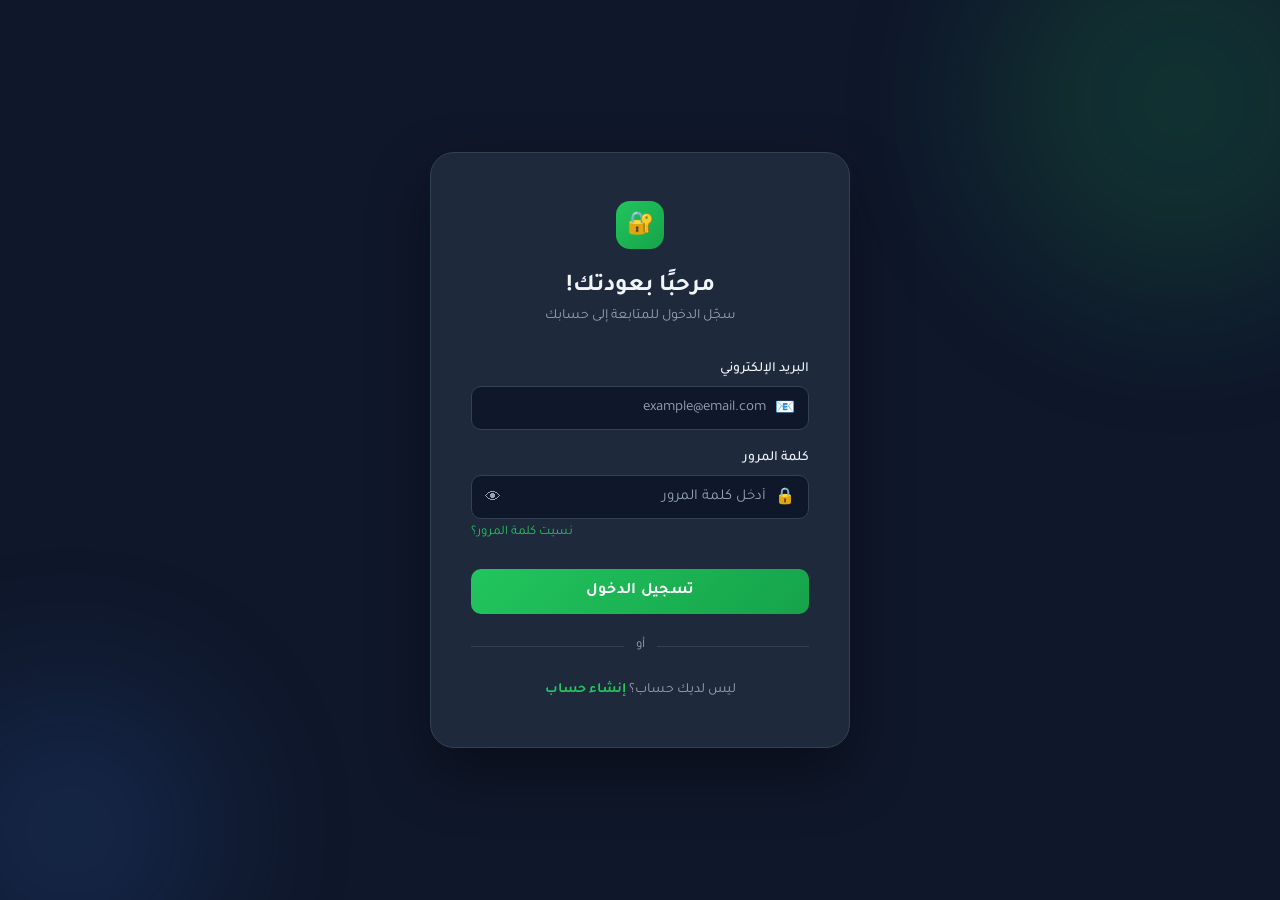
==== index.html @ b34dff1e "Add files via upload" ====
<!DOCTYPE html>
<html lang="ar" dir="rtl">
<head>
    <meta charset="UTF-8">
    <meta name="viewport" content="width=device-width, initial-scale=1.0">
    <title>تسجيل الدخول</title>
    <link href="https://fonts.googleapis.com/css2?family=Tajawal:wght@300;400;500;700&display=swap" rel="stylesheet">
    <link rel="stylesheet" href="index.css">
    <style>
        .error-msg {
            background: rgba(239,68,68,0.1); border:1px solid rgba(239,68,68,0.3);
            border-radius:10px; padding:10px 14px;
            font-size:13px; color:#f87171;
            display:none; align-items:center; gap:8px;
            margin-bottom: 16px;
        }
        .error-msg.show { display:flex; }
    </style>
</head>
<body>

<div class="card">
    <div class="logo">🔐</div>
    <h2>مرحبًا بعودتك!</h2>
    <p class="subtitle">سجّل الدخول للمتابعة إلى حسابك</p>

    <div class="error-msg" id="error-msg">
        <span>⚠️</span><span id="error-text"></span>
    </div>

    <div class="field">
        <label for="login-email">البريد الإلكتروني</label>
        <div class="input-wrapper">
            <span class="input-icon">📧</span>
            <input type="email" id="login-email" placeholder="example@email.com" required>
        </div>
    </div>

    <div class="field">
        <label for="login-pass">كلمة المرور</label>
        <div class="input-wrapper">
            <span class="input-icon">🔒</span>
            <input type="password" id="login-pass" placeholder="أدخل كلمة المرور" required>
            <button type="button" class="toggle-password" onclick="togglePass()">👁</button>
        </div>
        <a href="forgot-password.html" class="forgot">نسيت كلمة المرور؟</a>
    </div>

    <button class="btn-primary" onclick="handleLogin()">تسجيل الدخول</button>

    <div class="divider">أو</div>

    <p class="register-link">ليس لديك حساب؟ <a href="register.html">إنشاء حساب</a></p>
</div>

<script src="db.js"></script>
<script>
    // Redirect if already logged in
    if (DB.isLoggedIn()) window.location.href = 'home.html';

    function togglePass() {
        const input = document.getElementById('login-pass');
        const btn   = document.querySelector('.toggle-password');
        input.type  = input.type === 'password' ? 'text' : 'password';
        btn.textContent = input.type === 'password' ? '👁' : '🙈';
    }

    function showError(msg) {
        const el = document.getElementById('error-msg');
        document.getElementById('error-text').textContent = msg;
        el.classList.add('show');
        setTimeout(() => el.classList.remove('show'), 4000);
    }

    function handleLogin() {
        const email    = document.getElementById('login-email').value.trim();
        const password = document.getElementById('login-pass').value;

        if (!email || !password) { showError('يرجى ملء جميع الحقول'); return; }

        const result = DB.login(email, password);
        if (!result.success) { showError(result.error); return; }

        // Apply saved dark mode preference
        if (DB.getDarkMode()) document.body.classList.add('dark');

        window.location.href = 'home.html';
    }

    // Allow Enter key
    document.addEventListener('keydown', e => {
        if (e.key === 'Enter') handleLogin();
    });
</script>
</body>
</html>
---- index.css ----
/* ===== CSS Variables ===== */
:root {
    --green: #22c55e;
    --green-dark: #16a34a;
    --green-light: #bbf7d0;
    --bg: #0f172a;
    --card: #1e293b;
    --border: #334155;
    --text: #f1f5f9;
    --muted: #94a3b8;
    --input-bg: #0f172a;
}

/* ===== Reset ===== */
*, *::before, *::after {
    margin: 0;
    padding: 0;
    box-sizing: border-box;
}

/* ===== Body ===== */
body {
    font-family: 'Tajawal', sans-serif;
    background-color: var(--bg);
    min-height: 100vh;
    display: flex;
    align-items: center;
    justify-content: center;
    color: var(--text);
    direction: rtl;
    position: relative;
    overflow: hidden;
}

/* Decorative background blobs */
body::before,
body::after {
    content: '';
    position: fixed;
    border-radius: 50%;
    filter: blur(80px);
    opacity: 0.15;
    pointer-events: none;
}

body::before {
    width: 400px;
    height: 400px;
    background: var(--green);
    top: -100px;
    right: -100px;
}

body::after {
    width: 300px;
    height: 300px;
    background: #3b82f6;
    bottom: -80px;
    left: -80px;
}

/* ===== Card ===== */
.card {
    background: var(--card);
    border: 1px solid var(--border);
    border-radius: 24px;
    padding: 48px 40px;
    width: 100%;
    max-width: 420px;
    box-shadow: 0 25px 60px rgba(0, 0, 0, 0.4);
    animation: slideUp 0.5s ease both;
}

@keyframes slideUp {
    from {
        opacity: 0;
        transform: translateY(30px);
    }
    to {
        opacity: 1;
        transform: translateY(0);
    }
}

/* ===== Logo ===== */
.logo {
    width: 48px;
    height: 48px;
    background: linear-gradient(135deg, var(--green), var(--green-dark));
    border-radius: 14px;
    display: flex;
    align-items: center;
    justify-content: center;
    margin: 0 auto 24px;
    font-size: 22px;
}

/* ===== Headings ===== */
h2 {
    font-size: 24px;
    font-weight: 700;
    text-align: center;
    margin-bottom: 6px;
    color: var(--text);
}

.subtitle {
    text-align: center;
    color: var(--muted);
    font-size: 14px;
    margin-bottom: 36px;
}

/* ===== Form Fields ===== */
.field {
    margin-bottom: 20px;
}

label {
    display: block;
    font-size: 14px;
    font-weight: 500;
    margin-bottom: 8px;
    color: var(--text);
}

.input-wrapper {
    position: relative;
}

.input-icon {
    position: absolute;
    right: 14px;
    top: 50%;
    transform: translateY(-50%);
    color: var(--muted);
    font-size: 16px;
    pointer-events: none;
}

input[type="text"],
input[type="password"],
input[type="email"] {
    width: 100%;
    padding: 12px 42px 12px 16px;
    background: var(--input-bg);
    border: 1px solid var(--border);
    border-radius: 10px;
    color: var(--text);
    font-family: 'Tajawal', sans-serif;
    font-size: 15px;
    transition: border-color 0.2s, box-shadow 0.2s;
    outline: none;
}

input::placeholder {
    color: var(--muted);
}

input:focus {
    border-color: var(--green);
    box-shadow: 0 0 0 3px rgba(34, 197, 94, 0.15);
}

/* ===== Toggle Password Button ===== */
.toggle-password {
    position: absolute;
    left: 12px;
    top: 50%;
    transform: translateY(-50%);
    background: none;
    border: none;
    color: var(--muted);
    cursor: pointer;
    font-size: 16px;
    padding: 2px;
    line-height: 1;
}

.toggle-password:hover {
    color: var(--green);
}

/* ===== Forgot Password Link ===== */
.forgot {
    display: block;
    text-align: left;
    font-size: 13px;
    color: var(--green);
    text-decoration: none;
    margin-top: 6px;
}

.forgot:hover {
    text-decoration: underline;
}

/* ===== Primary Button ===== */
.btn-primary {
    width: 100%;
    padding: 13px;
    background: linear-gradient(135deg, var(--green), var(--green-dark));
    border: none;
    border-radius: 10px;
    color: #fff;
    font-family: 'Tajawal', sans-serif;
    font-size: 16px;
    font-weight: 700;
    cursor: pointer;
    margin-top: 8px;
    transition: opacity 0.2s, transform 0.15s;
    letter-spacing: 0.3px;
}

.btn-primary:hover {
    opacity: 0.9;
    transform: translateY(-1px);
}

.btn-primary:active {
    transform: translateY(0);
}

/* ===== Divider ===== */
.divider {
    display: flex;
    align-items: center;
    gap: 12px;
    margin: 24px 0;
    color: var(--muted);
    font-size: 13px;
}

.divider::before,
.divider::after {
    content: '';
    flex: 1;
    height: 1px;
    background: var(--border);
}

/* ===== Social Buttons ===== */
.social-btns {
    display: flex;
    gap: 12px;
}

.btn-social {
    flex: 1;
    padding: 11px;
    background: var(--input-bg);
    border: 1px solid var(--border);
    border-radius: 10px;
    color: var(--text);
    font-family: 'Tajawal', sans-serif;
    font-size: 14px;
    cursor: pointer;
    display: flex;
    align-items: center;
    justify-content: center;
    gap: 8px;
    transition: border-color 0.2s, background 0.2s;
}

.btn-social:hover {
    border-color: var(--green);
    background: #1a2e22;
}

.btn-social svg {
    width: 18px;
    height: 18px;
}

/* ===== Register Link ===== */
.register-link {
    text-align: center;
    margin-top: 28px;
    font-size: 14px;
    color: var(--muted);
}

.register-link a {
    color: var(--green);
    text-decoration: none;
    font-weight: 600;
}

.register-link a:hover {
    text-decoration: underline;
}
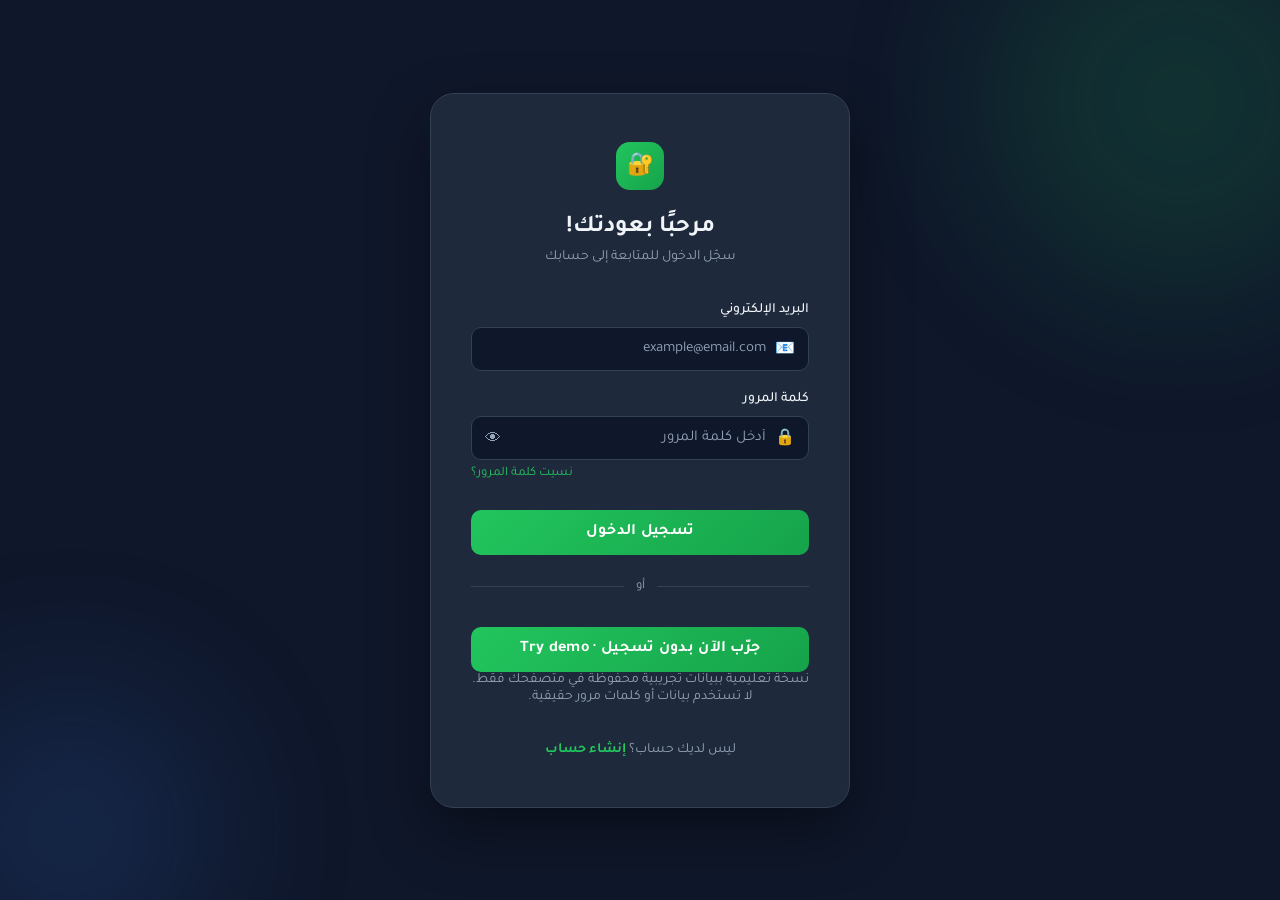
==== commit 4c2016bd: "Add visitor demo and remove client-side API credential" ====
--- a/index.html
+++ b/index.html
@@ -49,12 +49,28 @@
     <button class="btn-primary" onclick="handleLogin()">تسجيل الدخول</button>
 
     <div class="divider">أو</div>
+    <button class="btn-primary" type="button" onclick="startDemo()">جرّب الآن بدون تسجيل · Try demo</button>
+    <p class="subtitle">نسخة تعليمية ببيانات تجريبية محفوظة في متصفحك فقط. لا تستخدم بيانات أو كلمات مرور حقيقية.</p>
 
     <p class="register-link">ليس لديك حساب؟ <a href="register.html">إنشاء حساب</a></p>
 </div>
 
 <script src="db.js"></script>
 <script>
+    function startDemo() {
+        const email = 'visitor@example.invalid';
+        const password = 'public-demo-only';
+        DB.register({name: 'Demo Visitor', email, password});
+        const result = DB.login(email, password);
+        if (!result.success) { showError(result.error); return; }
+        if (!DB.getTasks().length) {
+            DB.saveTasks([
+                {id: 1, name: 'Explore the task dashboard', desc: 'Sample task', deadline: new Date().toISOString().split('T')[0], period: 'today', priority: 'high', done: false, date: Date.now(), attachments: []},
+                {id: 2, name: 'Try the local task assistant', desc: 'Try: add task: Review portfolio', deadline: '', period: 'week', priority: 'medium', done: false, date: Date.now(), attachments: []}
+            ]);
+        }
+        window.location.href = 'home.html';
+    }
     // Redirect if already logged in
     if (DB.isLoggedIn()) window.location.href = 'home.html';
 
